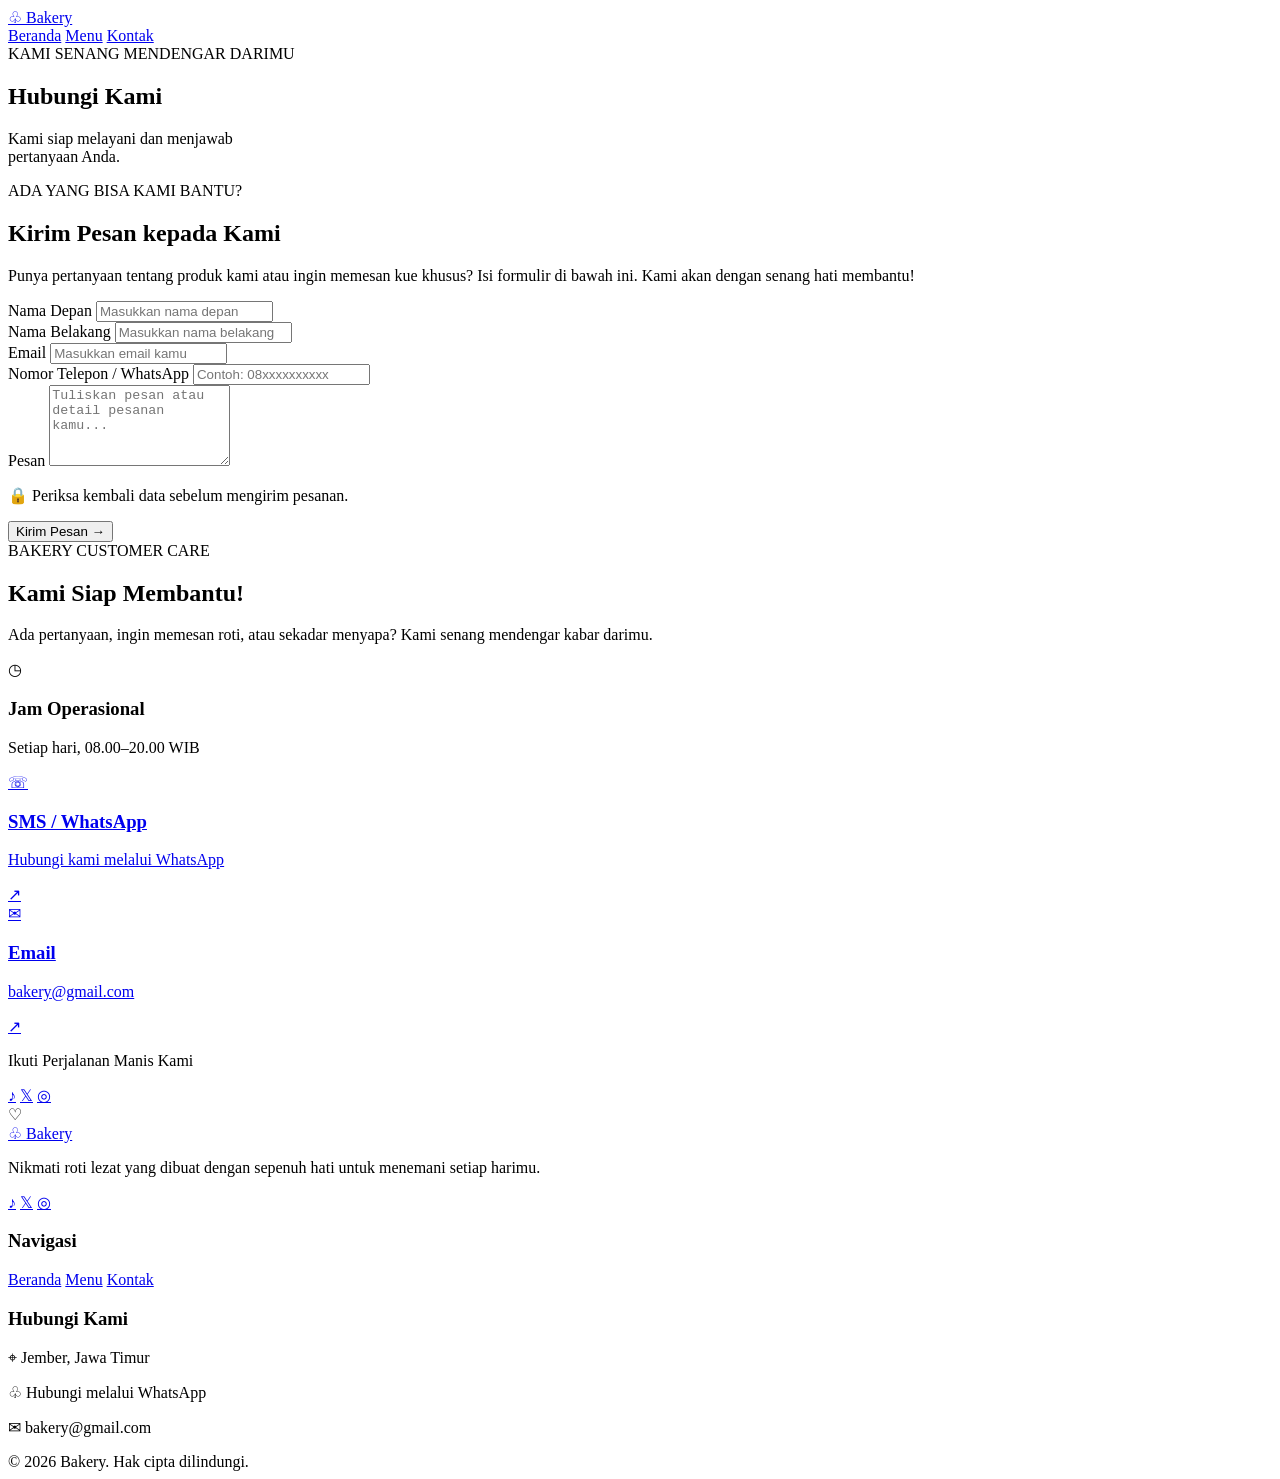
==== kontak.html @ 22a94f16 "Add files via upload Upload website Bakery" ====
<!DOCTYPE html>
<html lang="id">
<head>
  <meta charset="UTF-8">
  <meta name="viewport" content="width=device-width, initial-scale=1.0">

  <title>Hubungi Kami | Bakery</title>

  <!-- CSS khusus halaman kontak -->
  <link rel="stylesheet" href="css/kontak.css">
</head>

<body>

  <!-- HEADER -->
  <header class="navbar">
    <a href="index.html" class="logo" aria-label="Bakery - Beranda">
      <span class="logo-decoration">♧</span>
      <span class="logo-name">Bakery</span>
      <span class="logo-line"></span>
    </a>

    <nav class="nav-links">
      <a href="index.html">Beranda</a>
      <a href="menu.html">Menu</a>
      <a href="kontak.html" class="active">Kontak</a>
    </nav>
  </header>


  <!-- BANNER -->
  <section class="contact-hero">
    <div class="hero-content">
      <span class="hero-label">KAMI SENANG MENDENGAR DARIMU</span>
      <h1>Hubungi Kami</h1>
      <p>
        Kami siap melayani dan menjawab<br class="desktop-break">
        pertanyaan Anda.
      </p>
    </div>
  </section>


  <!-- FORMULIR DAN INFORMASI TOKO -->
  <main class="contact-container">

    <!-- FORMULIR -->
    <section class="contact-form-card">

      <div class="form-heading">
        <span class="section-label">ADA YANG BISA KAMI BANTU?</span>
        <h2>Kirim Pesan kepada Kami</h2>
        <p class="description">
          Punya pertanyaan tentang produk kami atau ingin memesan
          kue khusus? Isi formulir di bawah ini. Kami akan dengan
          senang hati membantu!
        </p>
      </div>

      <form id="contact-form">

        <div class="form-grid">

          <div class="form-group">
            <label for="firstName">Nama Depan</label>
            <input
              type="text"
              id="firstName"
              name="firstName"
              placeholder="Masukkan nama depan"
              autocomplete="given-name"
              required
            >
          </div>

          <div class="form-group">
            <label for="lastName">Nama Belakang</label>
            <input
              type="text"
              id="lastName"
              name="lastName"
              placeholder="Masukkan nama belakang"
              autocomplete="family-name"
              required
            >
          </div>

          <div class="form-group">
            <label for="email">Email</label>
            <input
              type="email"
              id="email"
              name="email"
              placeholder="Masukkan email kamu"
              autocomplete="email"
              required
            >
          </div>

          <div class="form-group">
            <label for="phone">Nomor Telepon / WhatsApp</label>
            <input
              type="tel"
              id="phone"
              name="phone"
              placeholder="Contoh: 08xxxxxxxxxx"
              autocomplete="tel"
              required
            >
          </div>

        </div>

        <!-- RINGKASAN PESANAN DARI HALAMAN MENU -->
        <div id="order-summary" class="order-summary" hidden>
          <div class="summary-heading">
            <span class="summary-icon">🛒</span>
            <div>
              <h3>Ringkasan Pesanan</h3>
              <p>Periksa kembali roti yang kamu pilih.</p>
            </div>
          </div>

          <div id="order-items"></div>

          <div class="summary-total">
            <span>Total Pesanan</span>
            <strong id="order-total">Rp 0</strong>
          </div>
        </div>

        <!-- PESAN -->
        <div class="form-group message-group">
          <label for="message">Pesan</label>
          <textarea
            id="message"
            name="message"
            rows="5"
            placeholder="Tuliskan pesan atau detail pesanan kamu..."
            required
          ></textarea>
        </div>

        <p class="form-note">
          <span>🔒</span>
          Periksa kembali data sebelum mengirim pesanan.
        </p>

        <button type="submit" class="submit-button">
          <span>Kirim Pesan</span>
          <span aria-hidden="true">→</span>
        </button>

      </form>
    </section>


    <!-- PANEL INFORMASI -->
    <aside class="contact-info">

      <div class="info-heading">
        <span class="info-kicker">BAKERY CUSTOMER CARE</span>
        <h2>Kami Siap Membantu!</h2>
        <p>
          Ada pertanyaan, ingin memesan roti, atau sekadar menyapa?
          Kami senang mendengar kabar darimu.
        </p>
      </div>

      <div class="info-list">

        <div class="info-item">
          <div class="info-icon" aria-hidden="true">◷</div>
          <div>
            <h3>Jam Operasional</h3>
            <p>Setiap hari, 08.00–20.00 WIB</p>
          </div>
        </div>

        <a
          class="info-item"
          id="contact-whatsapp"
          href="#"
          target="_blank"
          rel="noopener noreferrer"
        >
          <div class="info-icon" aria-hidden="true">☏</div>
          <div>
            <h3>SMS / WhatsApp</h3>
            <p>Hubungi kami melalui WhatsApp</p>
          </div>
          <span class="info-arrow" aria-hidden="true">↗</span>
        </a>

        <a
          class="info-item"
          href="mailto:bakery@gmail.com"
        >
          <div class="info-icon" aria-hidden="true">✉</div>
          <div>
            <h3>Email</h3>
            <p>bakery@gmail.com</p>
          </div>
          <span class="info-arrow" aria-hidden="true">↗</span>
        </a>

      </div>

      <div class="social-area">
        <p>Ikuti Perjalanan Manis Kami</p>

        <div class="social-links">
          <a href="#" aria-label="TikTok">♪</a>
          <a href="#" aria-label="X">𝕏</a>
          <a href="#" aria-label="Instagram">◎</a>
        </div>
      </div>

      <div class="info-decoration" aria-hidden="true">♡</div>

    </aside>

  </main>


  <!-- FOOTER -->
  <footer class="footer">

    <div class="footer-content">

      <div class="footer-brand">
        <a href="index.html" class="footer-logo">
          <span class="footer-logo-mark">♧</span>
          <span>Bakery</span>
        </a>

        <p>
          Nikmati roti lezat yang dibuat dengan sepenuh hati
          untuk menemani setiap harimu.
        </p>

        <div class="footer-socials">
          <a href="#" aria-label="TikTok">♪</a>
          <a href="#" aria-label="X">𝕏</a>
          <a href="#" aria-label="Instagram">◎</a>
        </div>
      </div>


      <div class="footer-navigation">
        <h3>Navigasi</h3>
        <a href="index.html">Beranda</a>
        <a href="menu.html">Menu</a>
        <a href="kontak.html">Kontak</a>
      </div>


      <div class="footer-contact">
        <h3>Hubungi Kami</h3>

        <p>
          <span aria-hidden="true">⌖</span>
          Jember, Jawa Timur
        </p>

        <p>
          <span aria-hidden="true">♧</span>
          Hubungi melalui WhatsApp
        </p>

        <p>
          <span aria-hidden="true">✉</span>
          bakery@gmail.com
        </p>
      </div>

    </div>

    <div class="copyright">
      © 2026 Bakery. Hak cipta dilindungi.
    </div>

  </footer>


  <!-- JavaScript khusus halaman kontak -->
  <script src="js/kontak.js"></script>

</body>
</html>
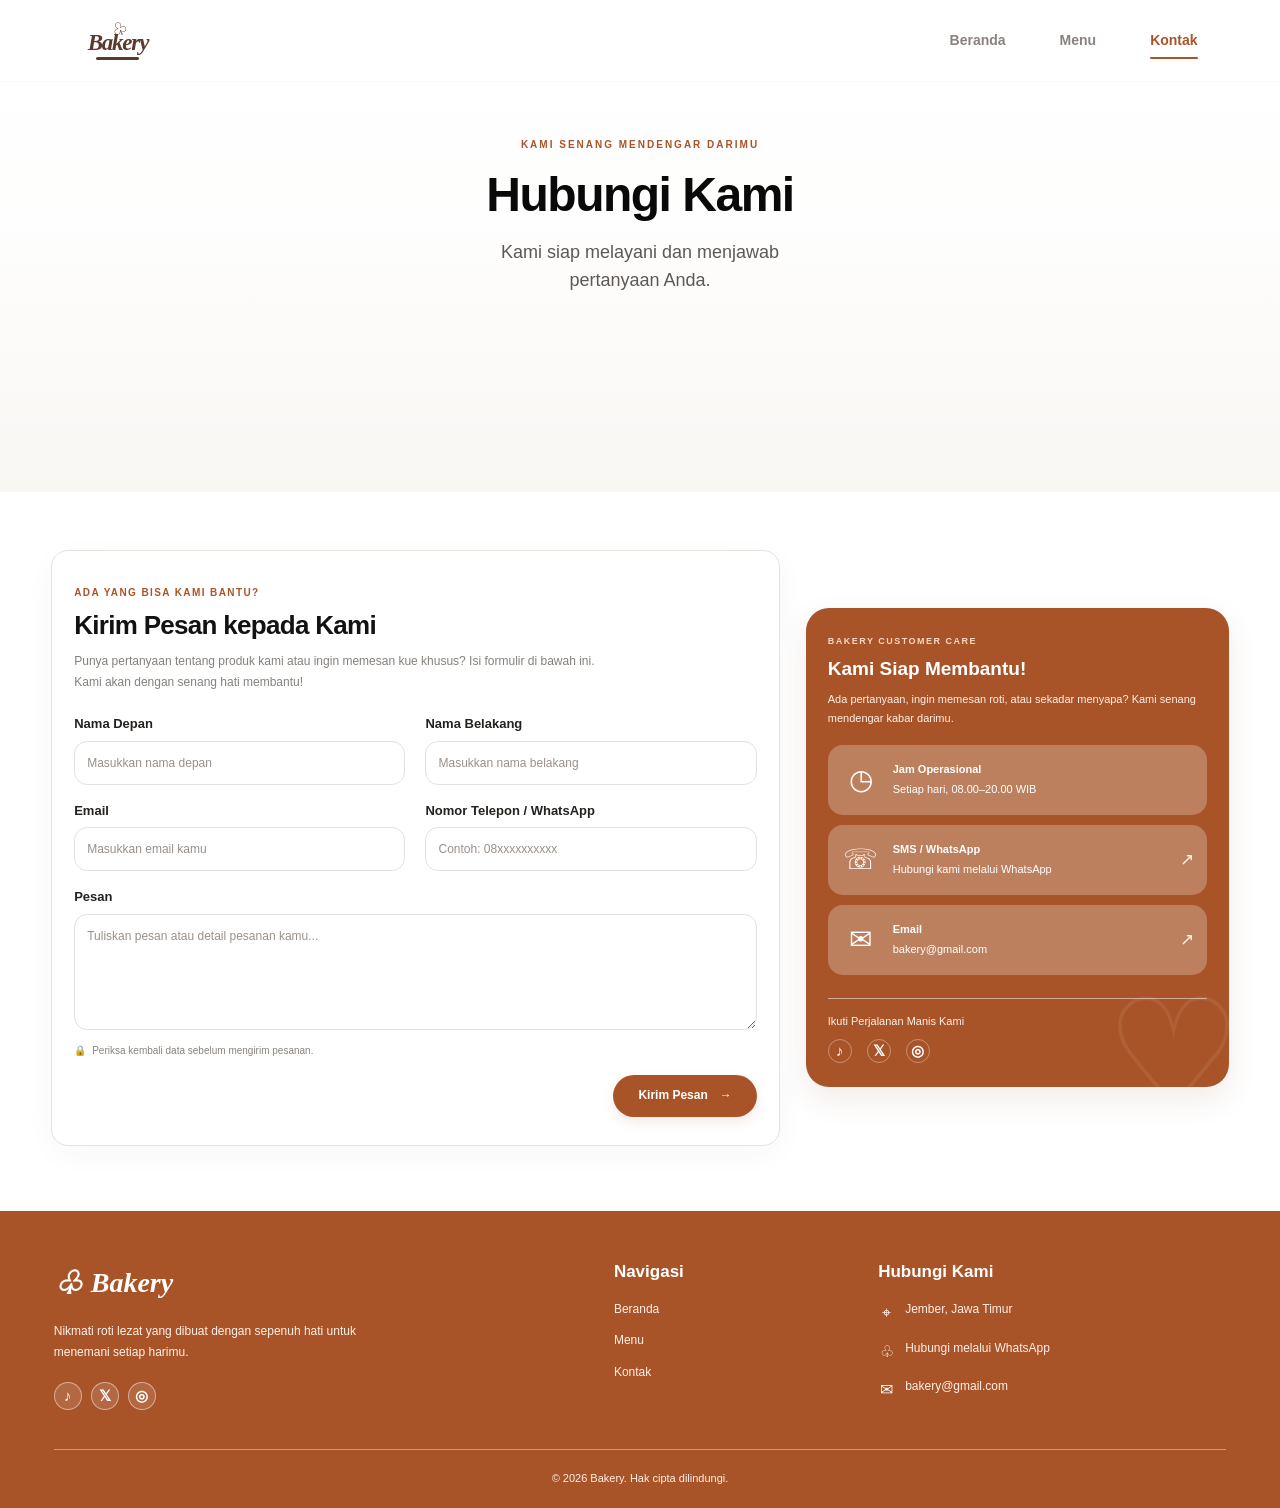
==== commit e9417fde: "Update kontak.html" ====
--- a/kontak.html
+++ b/kontak.html
@@ -8,7 +8,7 @@
   <title>Hubungi Kami | Bakery</title>
 
   <!-- CSS khusus halaman kontak -->
-  <link rel="stylesheet" href="css/kontak.css">
+  <link rel="stylesheet" href="kontak.css">
 </head>
 
 <body>
--- a/kontak.css
+++ b/kontak.css
@@ -0,0 +1,984 @@
+
+/* 1. PENGATURAN DASAR */
+
+:root {
+  --brown: #a95428;
+  --brown-dark: #87401f;
+  --brown-light: #bd805e;
+  --cream: #fff8f1;
+  --text: #171513;
+  --muted: #85807b;
+  --border: #e8e2dd;
+  --white: #ffffff;
+}
+
+* {
+  margin: 0;
+  padding: 0;
+  box-sizing: border-box;
+}
+
+html {
+  scroll-behavior: smooth;
+}
+
+body {
+  font-family: Arial, Helvetica, sans-serif;
+  color: var(--text);
+  background: var(--white);
+  line-height: 1.6;
+  overflow-x: hidden;
+}
+
+a {
+  color: inherit;
+  text-decoration: none;
+}
+
+button,
+input,
+textarea {
+  font: inherit;
+}
+
+button,
+a {
+  -webkit-tap-highlight-color: transparent;
+}
+
+
+/* ==========================================
+   2. HEADER DAN LOGO
+========================================== */
+
+.navbar {
+  position: relative;
+  z-index: 10;
+  width: 100%;
+  min-height: 82px;
+  padding: 12px 5.5%;
+  display: flex;
+  align-items: center;
+  justify-content: space-between;
+  gap: 25px;
+  background: #ffffff;
+  border-bottom: 1px solid rgba(0, 0, 0, 0.025);
+}
+
+.logo {
+  position: relative;
+  display: inline-flex;
+  flex-direction: column;
+  align-items: center;
+  justify-content: center;
+  min-width: 95px;
+  color: #593a2c;
+  line-height: 1;
+}
+
+.logo-decoration {
+  height: 10px;
+  font-size: 18px;
+  transform: rotate(-25deg);
+}
+
+.logo-name {
+  font-family: Georgia, "Times New Roman", serif;
+  font-size: 23px;
+  font-weight: 700;
+  font-style: italic;
+  letter-spacing: -1.2px;
+}
+
+.logo-line {
+  width: 43px;
+  height: 3px;
+  margin-top: 3px;
+  border-radius: 5px;
+  background: #593a2c;
+}
+
+.nav-links {
+  display: flex;
+  align-items: center;
+  justify-content: center;
+  gap: 30px;
+}
+
+.nav-links a {
+  position: relative;
+  padding: 9px 12px;
+  color: #89827e;
+  font-size: 14px;
+  font-weight: 600;
+  transition: color 0.25s ease;
+}
+
+.nav-links a::after {
+  content: "";
+  position: absolute;
+  right: 12px;
+  bottom: 2px;
+  left: 12px;
+  height: 2px;
+  border-radius: 5px;
+  background: var(--brown);
+  transform: scaleX(0);
+  transform-origin: center;
+  transition: transform 0.25s ease;
+}
+
+.nav-links a:hover,
+.nav-links a.active {
+  color: var(--brown);
+}
+
+.nav-links a:hover::after,
+.nav-links a.active::after {
+  transform: scaleX(1);
+}
+
+
+/* ==========================================
+   3. BANNER HUBUNGI KAMI
+========================================== */
+
+.contact-hero {
+  position: relative;
+  min-height: 410px;
+  padding: 48px 20px 190px;
+  display: flex;
+  justify-content: center;
+  text-align: center;
+  isolation: isolate;
+  background-color: #f8f5f1;
+  background-image:
+    linear-gradient(
+      to bottom,
+      rgba(255, 255, 255, 0.97) 0%,
+      rgba(255, 255, 255, 0.88) 35%,
+      rgba(255, 255, 255, 0.18) 100%
+    ),
+    url("https://images.unsplash.com/photo-1509440159596-0249088772ff?auto=format&fit=crop&w=1800&q=90");
+  background-size: cover;
+  background-position: center, center 70%;
+  background-repeat: no-repeat;
+}
+
+.hero-content {
+  position: relative;
+  z-index: 1;
+  width: 100%;
+  max-width: 650px;
+}
+
+.hero-label {
+  display: inline-block;
+  margin-bottom: 12px;
+  color: var(--brown);
+  font-size: 10px;
+  font-weight: 700;
+  letter-spacing: 2px;
+}
+
+.hero-content h1 {
+  color: #090909;
+  font-size: clamp(36px, 4.5vw, 48px);
+  font-weight: 750;
+  line-height: 1.25;
+  letter-spacing: -1.5px;
+}
+
+.hero-content > p {
+  margin-top: 14px;
+  color: #5d5854;
+  font-size: 18px;
+  line-height: 1.55;
+}
+
+
+/* ==========================================
+   4. SUSUNAN KONTEN UTAMA
+========================================== */
+
+.contact-container {
+  position: relative;
+  z-index: 2;
+  width: 92%;
+  max-width: 1200px;
+  margin: 58px auto 65px;
+  display: grid;
+  grid-template-columns: minmax(0, 1.55fr)
+                         minmax(290px, 0.9fr);
+  align-items: center;
+  gap: 26px;
+}
+
+
+/* ==========================================
+   5. KARTU FORMULIR
+========================================== */
+
+.contact-form-card {
+  position: relative;
+  width: 100%;
+  min-width: 0;
+  padding: 27px 22px 28px;
+  overflow: hidden;
+  border: 1px solid var(--border);
+  border-radius: 17px;
+  background: #ffffff;
+  box-shadow: 0 8px 30px rgba(68, 43, 25, 0.035);
+}
+
+.form-heading {
+  margin-bottom: 21px;
+}
+
+.section-label {
+  display: inline-block;
+  margin-bottom: 7px;
+  color: var(--brown);
+  font-size: 10px;
+  font-weight: 700;
+  letter-spacing: 1.4px;
+}
+
+.contact-form-card h2 {
+  margin: 0 0 8px;
+  color: #141210;
+  font-size: 26px;
+  font-weight: 750;
+  line-height: 1.35;
+  letter-spacing: -0.7px;
+}
+
+.description {
+  max-width: 540px;
+  color: var(--muted);
+  font-size: 12px;
+  line-height: 1.75;
+}
+
+
+/* ==========================================
+   6. FORMULIR DAN KOLOM INPUT
+========================================== */
+
+#contact-form {
+  width: 100%;
+  min-width: 0;
+}
+
+.form-grid {
+  display: grid;
+  grid-template-columns: repeat(2, minmax(0, 1fr));
+  gap: 16px 20px;
+  width: 100%;
+}
+
+.form-group {
+  display: flex;
+  flex-direction: column;
+  align-items: stretch;
+  gap: 7px;
+  width: 100%;
+  min-width: 0;
+  margin: 0;
+}
+
+.form-group label {
+  display: block;
+  color: #24211e;
+  font-size: 13px;
+  font-weight: 650;
+  line-height: 1.5;
+}
+
+.form-group input,
+.form-group textarea {
+  display: block;
+  width: 100%;
+  min-width: 0;
+  max-width: 100%;
+  margin: 0;
+  padding: 12px;
+  border: 1px solid #e5e1dd;
+  border-radius: 13px;
+  outline: none;
+  background: #ffffff;
+  color: #27221e;
+  font-family: Arial, Helvetica, sans-serif;
+  font-size: 12px;
+  line-height: 1.5;
+  transition:
+    border-color 0.2s ease,
+    box-shadow 0.2s ease,
+    background 0.2s ease;
+}
+
+.form-group input {
+  height: 44px;
+}
+
+.form-group input::placeholder,
+.form-group textarea::placeholder {
+  color: #99918a;
+  opacity: 1;
+}
+
+.form-group input:hover,
+.form-group textarea:hover {
+  border-color: #cdb6a7;
+}
+
+.form-group input:focus,
+.form-group textarea:focus {
+  border-color: var(--brown);
+  background: #fffdfa;
+  box-shadow: 0 0 0 3px rgba(169, 84, 40, 0.09);
+}
+
+.form-group textarea {
+  min-height: 112px;
+  resize: vertical;
+}
+
+.message-group {
+  width: 100%;
+  margin-top: 16px;
+}
+
+
+/* ==========================================
+   7. RINGKASAN PESANAN
+========================================== */
+
+.order-summary[hidden] {
+  display: none !important;
+}
+
+.order-summary {
+  width: 100%;
+  margin-top: 20px;
+  padding: 17px;
+  border: 1px solid #ead8ca;
+  border-radius: 15px;
+  background: #fff8f1;
+}
+
+.summary-heading {
+  display: flex;
+  align-items: center;
+  gap: 11px;
+  margin-bottom: 14px;
+}
+
+.summary-icon {
+  display: flex;
+  align-items: center;
+  justify-content: center;
+  width: 42px;
+  height: 42px;
+  flex: 0 0 42px;
+  border-radius: 12px;
+  background: #f1dfd1;
+  font-size: 20px;
+}
+
+.summary-heading h3 {
+  color: #35251b;
+  font-size: 15px;
+  font-weight: 700;
+}
+
+.summary-heading p {
+  color: #85776d;
+  font-size: 11px;
+}
+
+#order-items {
+  display: grid;
+  gap: 8px;
+}
+
+.order-item {
+  display: flex;
+  align-items: center;
+  justify-content: space-between;
+  gap: 12px;
+  padding: 9px 0;
+  border-bottom: 1px solid #eadfd6;
+  font-size: 12px;
+}
+
+.order-item:last-child {
+  border-bottom: none;
+}
+
+.order-item-name {
+  color: #4b3c31;
+}
+
+.order-item-price {
+  color: #35251b;
+  font-weight: 700;
+  white-space: nowrap;
+}
+
+.summary-total {
+  display: flex;
+  justify-content: space-between;
+  gap: 10px;
+  margin-top: 12px;
+  padding-top: 12px;
+  border-top: 1px solid #ddc6b6;
+  font-size: 13px;
+}
+
+.summary-total strong {
+  color: var(--brown);
+}
+
+
+/* ==========================================
+   8. TOMBOL KIRIM
+========================================== */
+
+.form-note {
+  display: flex;
+  align-items: center;
+  gap: 6px;
+  margin-top: 13px;
+  color: #8a827c;
+  font-size: 10px;
+  line-height: 1.6;
+}
+
+.submit-button {
+  display: flex;
+  align-items: center;
+  justify-content: center;
+  gap: 12px;
+  min-width: 138px;
+  min-height: 42px;
+  margin: 16px 0 0 auto;
+  padding: 10px 24px;
+  border: 1px solid transparent;
+  border-radius: 30px;
+  background: var(--brown);
+  color: #ffffff;
+  font-size: 12px;
+  font-weight: 700;
+  cursor: pointer;
+  box-shadow: 0 5px 12px rgba(169, 84, 40, 0.12);
+  transition:
+    background 0.2s ease,
+    transform 0.2s ease,
+    box-shadow 0.2s ease;
+}
+
+.submit-button:hover {
+  background: var(--brown-dark);
+  box-shadow: 0 8px 18px rgba(169, 84, 40, 0.2);
+  transform: translateY(-2px);
+}
+
+.submit-button:active {
+  transform: translateY(0);
+}
+
+.submit-button:focus-visible {
+  outline: 3px solid rgba(169, 84, 40, 0.3);
+  outline-offset: 3px;
+}
+
+
+/* ==========================================
+   9. PANEL INFORMASI TOKO
+========================================== */
+
+.contact-info {
+  position: relative;
+  width: 100%;
+  min-width: 0;
+  padding: 26px 22px 24px;
+  overflow: hidden;
+  border-radius: 23px;
+  background: var(--brown);
+  color: #ffffff;
+  box-shadow: 0 12px 30px rgba(114, 55, 25, 0.1);
+}
+
+.info-heading {
+  position: relative;
+  z-index: 1;
+}
+
+.info-kicker {
+  display: block;
+  margin-bottom: 7px;
+  color: #f8d8c4;
+  font-size: 9px;
+  font-weight: 700;
+  letter-spacing: 1.5px;
+}
+
+.info-heading h2 {
+  margin-bottom: 8px;
+  color: #ffffff;
+  font-size: 19px;
+  font-weight: 750;
+  line-height: 1.4;
+}
+
+.info-heading > p {
+  margin-bottom: 17px;
+  color: #fff0e6;
+  font-size: 11px;
+  line-height: 1.7;
+}
+
+
+/* Kartu informasi */
+
+.info-list {
+  position: relative;
+  z-index: 1;
+  display: grid;
+  gap: 10px;
+}
+
+.info-item {
+  display: flex;
+  align-items: center;
+  gap: 12px;
+  width: 100%;
+  min-width: 0;
+  padding: 14px 12px;
+  border: 1px solid transparent;
+  border-radius: 15px;
+  background: var(--brown-light);
+  color: #ffffff;
+  transition:
+    background 0.2s ease,
+    border-color 0.2s ease,
+    transform 0.2s ease;
+}
+
+a.info-item:hover {
+  background: #c58a68;
+  border-color: rgba(255, 255, 255, 0.22);
+  transform: translateY(-2px);
+}
+
+.info-icon {
+  display: flex;
+  align-items: center;
+  justify-content: center;
+  flex: 0 0 40px;
+  width: 40px;
+  min-height: 40px;
+  color: #ffffff;
+  font-size: 28px;
+  line-height: 1;
+}
+
+.info-item > div:not(.info-icon) {
+  flex: 1;
+  min-width: 0;
+}
+
+.info-item h3 {
+  margin-bottom: 3px;
+  color: #ffffff;
+  font-size: 11px;
+  font-weight: 750;
+  line-height: 1.5;
+}
+
+.info-item p {
+  margin: 0;
+  color: #ffffff;
+  font-size: 11px;
+  line-height: 1.6;
+  overflow-wrap: anywhere;
+}
+
+.info-arrow {
+  color: #fff2e9;
+  font-size: 17px;
+}
+
+
+/* Sosial media */
+
+.social-area {
+  position: relative;
+  z-index: 1;
+  margin-top: 23px;
+  padding-top: 14px;
+  border-top: 1px solid rgba(255, 255, 255, 0.5);
+}
+
+.social-area > p {
+  margin-bottom: 9px;
+  color: #fff0e6;
+  font-size: 11px;
+}
+
+.social-links {
+  display: flex;
+  align-items: center;
+  gap: 15px;
+}
+
+.social-links a {
+  display: inline-flex;
+  align-items: center;
+  justify-content: center;
+  width: 24px;
+  height: 24px;
+  border: 1px solid rgba(255, 255, 255, 0.35);
+  border-radius: 50%;
+  color: #ffffff;
+  font-size: 15px;
+  font-weight: 700;
+  transition:
+    background 0.2s ease,
+    transform 0.2s ease;
+}
+
+.social-links a:hover {
+  background: rgba(255, 255, 255, 0.16);
+  transform: translateY(-2px);
+}
+
+.info-decoration {
+  position: absolute;
+  right: -14px;
+  bottom: -48px;
+  color: rgba(255, 255, 255, 0.07);
+  font-family: Georgia, serif;
+  font-size: 155px;
+  line-height: 1;
+  pointer-events: none;
+}
+
+/* ==========================================
+   10. FOOTER
+========================================== */
+
+.footer {
+  width: 100%;
+  padding: 47px 4.2% 20px;
+  background: var(--brown);
+  color: #ffffff;
+}
+
+.footer-content {
+  display: grid;
+  grid-template-columns: minmax(0, 1.5fr)
+                         minmax(100px, 0.65fr)
+                         minmax(180px, 1fr);
+  gap: 38px;
+  max-width: 1400px;
+  margin: 0 auto;
+  padding-bottom: 34px;
+}
+
+.footer-content > div {
+  min-width: 0;
+}
+
+.footer-logo {
+  display: inline-flex;
+  align-items: center;
+  gap: 8px;
+  margin-bottom: 12px;
+  color: #ffffff;
+  font-family: Georgia, "Times New Roman", serif;
+  font-size: 28px;
+  font-weight: 700;
+  font-style: italic;
+}
+
+.footer-logo-mark {
+  font-size: 32px;
+}
+
+.footer-brand > p {
+  max-width: 330px;
+  margin-bottom: 18px;
+  color: #fff0e6;
+  font-size: 12px;
+  line-height: 1.7;
+}
+
+.footer-content h3 {
+  margin: 0 0 14px;
+  color: #ffffff;
+  font-size: 17px;
+  font-weight: 700;
+}
+
+.footer-content p,
+.footer-content > div > a:not(.footer-logo) {
+  color: #fff0e6;
+  font-size: 12px;
+  line-height: 1.8;
+}
+
+.footer-navigation a {
+  display: block;
+  width: fit-content;
+  margin-bottom: 10px;
+  transition: opacity 0.2s ease;
+}
+
+.footer-navigation a:hover {
+  color: #ffffff;
+  text-decoration: underline;
+}
+
+.footer-contact p {
+  display: flex;
+  align-items: flex-start;
+  gap: 10px;
+  margin-bottom: 10px;
+  overflow-wrap: anywhere;
+}
+
+.footer-contact p span {
+  flex: 0 0 17px;
+  color: #ffffff;
+  font-size: 16px;
+  text-align: center;
+}
+
+.footer-socials {
+  display: flex;
+  align-items: center;
+  gap: 9px;
+}
+
+.footer-socials a {
+  display: flex;
+  align-items: center;
+  justify-content: center;
+  width: 28px;
+  height: 28px;
+  border: 1px solid rgba(255, 255, 255, 0.45);
+  border-radius: 50%;
+  background: rgba(255, 255, 255, 0.12);
+  color: #ffffff;
+  font-size: 15px;
+  font-weight: 700;
+  transition: background 0.2s ease;
+}
+
+.footer-socials a:hover {
+  background: rgba(255, 255, 255, 0.25);
+}
+
+.copyright {
+  max-width: 1400px;
+  margin: 0 auto;
+  padding-top: 20px;
+  border-top: 1px solid rgba(255, 255, 255, 0.4);
+  color: #fff0e6;
+  font-size: 11px;
+  text-align: center;
+}
+
+/* ==========================================
+   11. RESPONSIVE TABLET
+========================================== */
+
+@media (max-width: 900px) {
+  .contact-container {
+    grid-template-columns: minmax(0, 1.2fr)
+                           minmax(245px, 0.85fr);
+    gap: 18px;
+  }
+
+  .contact-form-card {
+    padding: 23px 18px;
+  }
+
+  .contact-form-card h2 {
+    font-size: 23px;
+  }
+
+  .contact-info {
+    padding: 22px 16px;
+  }
+
+  .info-item {
+    gap: 8px;
+    padding: 12px 9px;
+  }
+
+  .info-icon {
+    flex-basis: 34px;
+    width: 34px;
+    font-size: 25px;
+  }
+
+  .footer-content {
+    gap: 24px;
+  }
+}
+
+/* ==========================================
+   12. RESPONSIVE HP
+========================================== */
+
+@media (max-width: 680px) {
+  .navbar {
+    min-height: 75px;
+    padding: 12px 5%;
+    flex-wrap: wrap;
+    gap: 8px;
+  }
+
+  .logo {
+    min-width: 85px;
+  }
+
+  .logo-name {
+    font-size: 21px;
+  }
+
+  .nav-links {
+    width: 100%;
+    justify-content: space-between;
+    gap: 5px;
+  }
+
+  .nav-links a {
+    padding: 7px 9px;
+    font-size: 13px;
+  }
+
+  .contact-hero {
+    min-height: 320px;
+    padding: 38px 15px 145px;
+    background-position: center, center 70%;
+  }
+
+  .hero-label {
+    font-size: 9px;
+    letter-spacing: 1.4px;
+  }
+
+  .hero-content h1 {
+    font-size: 35px;
+    letter-spacing: -0.7px;
+  }
+
+  .hero-content > p {
+    margin-top: 11px;
+    font-size: 15px;
+  }
+
+  .desktop-break {
+    display: none;
+  }
+
+  .contact-container {
+    width: 92%;
+    margin: 28px auto 38px;
+    grid-template-columns: minmax(0, 1fr);
+    gap: 22px;
+  }
+
+  .contact-form-card {
+    padding: 22px 17px;
+    border-radius: 16px;
+  }
+
+  .form-heading {
+    margin-bottom: 20px;
+  }
+
+  .section-label {
+    font-size: 9px;
+  }
+
+  .contact-form-card h2 {
+    font-size: 23px;
+  }
+
+  .description {
+    font-size: 12px;
+  }
+
+  .form-grid {
+    grid-template-columns: minmax(0, 1fr);
+    gap: 14px;
+  }
+
+  .form-group label {
+    font-size: 13px;
+  }
+
+  .form-group input {
+    height: 46px;
+  }
+
+  .form-group textarea {
+    min-height: 125px;
+  }
+
+  .message-group {
+    margin-top: 16px;
+  }
+
+  .submit-button {
+    width: 100%;
+    min-height: 45px;
+  }
+
+  .contact-info {
+    padding: 25px 20px;
+    border-radius: 20px;
+  }
+
+  .info-heading h2 {
+    font-size: 20px;
+  }
+
+  .info-item {
+    gap: 12px;
+    padding: 14px 12px;
+  }
+
+  .info-icon {
+    flex-basis: 40px;
+    width: 40px;
+    font-size: 27px;
+  }
+
+  .footer {
+    padding: 35px 6% 18px;
+  }
+
+  .footer-content {
+    grid-template-columns: minmax(0, 1fr);
+    gap: 25px;
+    padding-bottom: 27px;
+  }
+
+  .footer-logo {
+    font-size: 26px;
+  }
+
+  .footer-content h3 {
+    margin-bottom: 10px;
+  }
+
+  .copyright {
+    font-size: 10px;
+  }
+}
